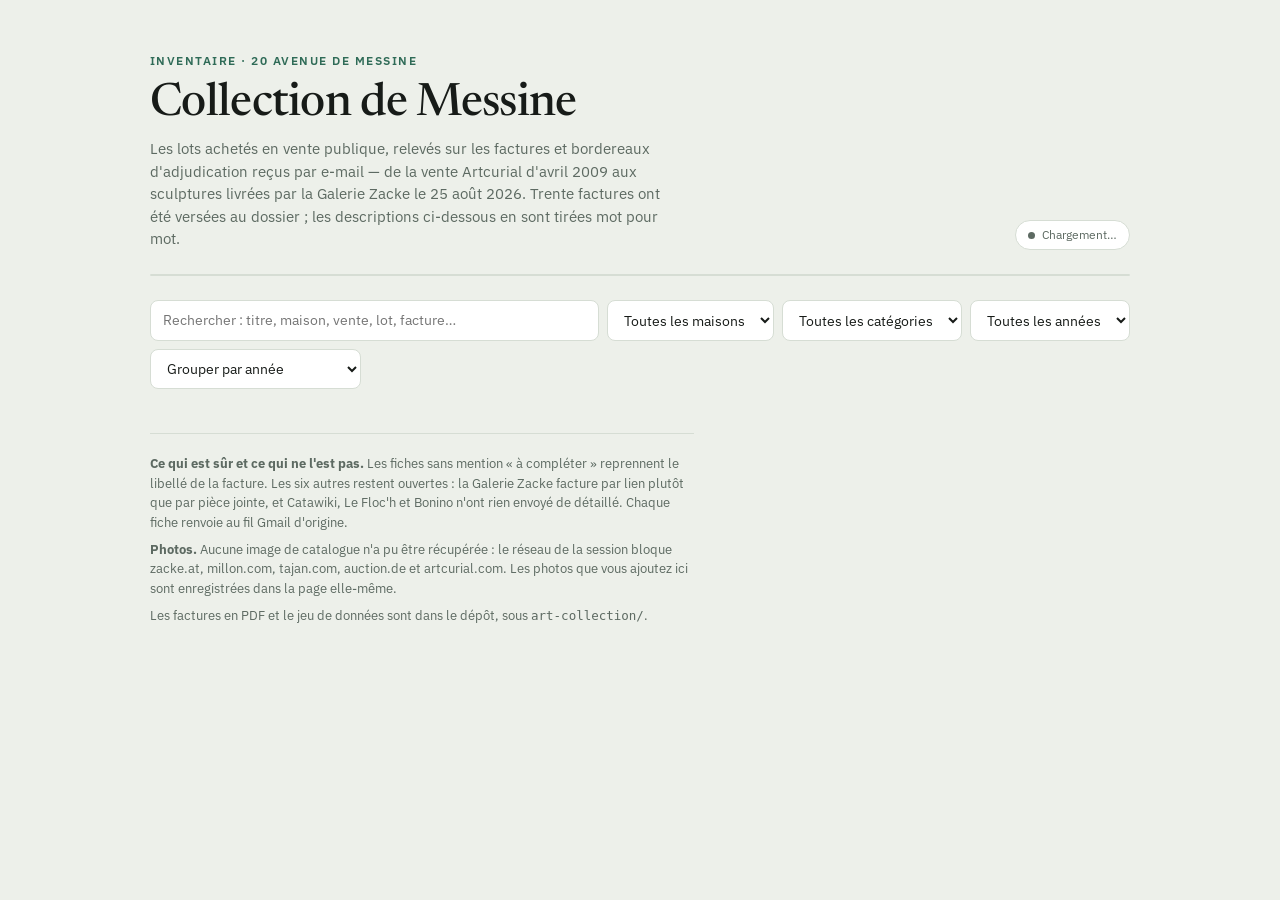
==== art-collection/artifact-template.html @ 8407ac1a "Add art collection inventory, invoices, notices and photos" ====
<title>Collection de Messine</title>
<link rel="preconnect" href="https://fonts.googleapis.com">
<link rel="preconnect" href="https://fonts.gstatic.com" crossorigin>
<link rel="stylesheet" href="https://fonts.googleapis.com/css2?family=Newsreader:ital,opsz,wght@0,6..72,400;0,6..72,500;0,6..72,600;1,6..72,400&family=IBM+Plex+Sans:wght@400;500;600&display=swap">

<style id="css">
:root {
  --ground: #edf0ea;
  --surface: #ffffff;
  --surface-2: #f6f8f3;
  --ink: #171b18;
  --muted: #5d6a62;
  --line: #d6ddd4;
  --accent: #2f6b57;
  --accent-soft: #e2ece6;
  --flag: #8d6417;
  --shadow: 0 1px 2px rgba(23, 27, 24, .06);
}
@media (prefers-color-scheme: dark) {
  :root:not([data-theme="light"]) {
    --ground: #111512;
    --surface: #191e1b;
    --surface-2: #1f2521;
    --ink: #e9eee9;
    --muted: #99a69d;
    --line: #2b332e;
    --accent: #83c1a4;
    --accent-soft: #22302a;
    --flag: #cb9c4f;
    --shadow: 0 1px 2px rgba(0, 0, 0, .4);
  }
}
:root[data-theme="dark"] {
  --ground: #111512;
  --surface: #191e1b;
  --surface-2: #1f2521;
  --ink: #e9eee9;
  --muted: #99a69d;
  --line: #2b332e;
  --accent: #83c1a4;
  --accent-soft: #22302a;
  --flag: #cb9c4f;
  --shadow: 0 1px 2px rgba(0, 0, 0, .4);
}

* { box-sizing: border-box; }

body {
  margin: 0;
  background: var(--ground);
  color: var(--ink);
  font-family: "IBM Plex Sans", "Helvetica Neue", Arial, sans-serif;
  font-size: 15px;
  line-height: 1.55;
  -webkit-font-smoothing: antialiased;
}

.wrap { max-width: 1020px; margin: 0 auto; padding: 0 20px 72px; }

header.masthead {
  padding: 52px 0 24px;
  display: flex;
  flex-wrap: wrap;
  align-items: flex-end;
  justify-content: space-between;
  gap: 20px;
}
h1 {
  font-family: Newsreader, Georgia, "Times New Roman", serif;
  font-weight: 500;
  font-size: clamp(34px, 5vw, 46px);
  line-height: 1.05;
  letter-spacing: -.015em;
  margin: 0;
  text-wrap: balance;
}
.standfirst { margin: 10px 0 0; max-width: 58ch; color: var(--muted); font-size: 14.5px; }
.eyebrow {
  font-size: 11.5px; letter-spacing: .13em; text-transform: uppercase;
  color: var(--accent); margin: 0 0 10px; font-weight: 600;
}

.mode {
  display: inline-flex; align-items: center; gap: 7px;
  font-size: 12px; color: var(--muted);
  border: 1px solid var(--line); border-radius: 999px;
  padding: 5px 12px; background: var(--surface);
}
.dot { width: 7px; height: 7px; border-radius: 50%; background: var(--muted); }
.mode.live .dot { background: var(--accent); }
.mode.local .dot { background: var(--flag); }

.stats {
  display: grid; grid-template-columns: repeat(auto-fit, minmax(150px, 1fr));
  gap: 1px; background: var(--line);
  border: 1px solid var(--line); border-radius: 10px; overflow: hidden;
  margin-bottom: 24px;
}
.stat { background: var(--surface); padding: 14px 16px; }
.stat b {
  display: block; font-family: Newsreader, Georgia, serif;
  font-size: 26px; font-weight: 500; font-variant-numeric: tabular-nums; line-height: 1.15;
}
.stat span { font-size: 12px; color: var(--muted); }

.controls { display: flex; flex-wrap: wrap; gap: 8px; margin-bottom: 18px; }
input[type="search"], select {
  font: inherit; font-size: 13.5px; color: var(--ink);
  background: var(--surface); border: 1px solid var(--line);
  border-radius: 8px; padding: 9px 12px;
}
input[type="search"] { flex: 1 1 240px; min-width: 0; }
input:focus-visible, select:focus-visible, button:focus-visible, textarea:focus-visible {
  outline: 2px solid var(--accent); outline-offset: 2px;
}

.group-head {
  display: flex; align-items: baseline; gap: 12px; margin: 26px 0 8px;
  font-family: Newsreader, Georgia, serif; font-size: 19px;
}
.group-head span { font-family: "IBM Plex Sans", sans-serif; font-size: 12px; color: var(--muted); }
.group-head::after { content: ""; flex: 1; height: 1px; background: var(--line); }

.list { display: flex; flex-direction: column; gap: 8px; }
.item {
  background: var(--surface); border: 1px solid var(--line);
  border-radius: 10px; box-shadow: var(--shadow); overflow: hidden;
}
.row {
  display: grid; grid-template-columns: 62px 1fr auto; gap: 14px; align-items: center;
  width: 100%; padding: 12px 16px; background: none; border: 0;
  font: inherit; color: inherit; text-align: left; cursor: pointer;
}
.row:hover { background: var(--surface-2); }
.thumb {
  width: 62px; height: 50px; border-radius: 6px;
  background: var(--surface-2); border: 1px solid var(--line);
  display: grid; place-items: center; overflow: hidden;
  color: var(--muted); font-size: 9.5px; letter-spacing: .06em; text-transform: uppercase;
}
.thumb img { width: 100%; height: 100%; object-fit: cover; }
.title {
  font-family: Newsreader, Georgia, serif; font-size: 17.5px;
  line-height: 1.25; margin: 0 0 3px; text-wrap: balance;
}
.line { font-size: 12.5px; color: var(--muted); }
.price { font-variant-numeric: tabular-nums; font-size: 15px; white-space: nowrap; text-align: right; }
.price small { display: block; font-size: 11px; color: var(--muted); font-variant-numeric: normal; }
.chips { display: flex; flex-wrap: wrap; gap: 5px; margin-top: 5px; }
.chip { font-size: 11px; padding: 1.5px 8px; border-radius: 999px; border: 1px solid var(--line); color: var(--muted); }
.chip.room { background: var(--accent-soft); border-color: transparent; color: var(--accent); font-weight: 500; }
.chip.todo { border-color: var(--flag); color: var(--flag); }

.detail { border-top: 1px solid var(--line); padding: 18px 16px 20px; background: var(--surface-2); }
.detail dl {
  display: grid; grid-template-columns: 132px 1fr; gap: 5px 16px;
  margin: 0 0 14px; font-size: 13.5px;
}
.detail dt { color: var(--muted); }
.detail dd { margin: 0; }
.detail a { color: var(--accent); text-underline-offset: 3px; }
.big-photo { margin: 0 0 14px; }
.big-photo img { max-width: 320px; width: 100%; border-radius: 8px; border: 1px solid var(--line); display: block; }
.notice {
  font-family: Newsreader, Georgia, serif;
  font-size: 15.5px; line-height: 1.6;
  margin: 0 0 16px; max-width: 68ch;
}
.fields { display: grid; gap: 12px; grid-template-columns: repeat(auto-fit, minmax(230px, 1fr)); margin-top: 16px; }
label { display: block; font-size: 11.5px; letter-spacing: .08em; text-transform: uppercase; color: var(--muted); margin-bottom: 5px; }
.fields input[type="text"], textarea {
  font: inherit; font-size: 14px; width: 100%; padding: 9px 11px;
  color: var(--ink); background: var(--surface); border: 1px solid var(--line); border-radius: 8px;
}
textarea { min-height: 74px; resize: vertical; }
.photo-row { display: flex; align-items: center; gap: 10px; flex-wrap: wrap; margin-top: 12px; }
button.ghost {
  font: inherit; font-size: 13px; padding: 8px 13px;
  border: 1px solid var(--line); border-radius: 8px;
  background: var(--surface); color: var(--ink); cursor: pointer;
}
button.ghost:hover { border-color: var(--accent); color: var(--accent); }
button.ghost[disabled] { opacity: .5; cursor: default; }
.status { font-size: 12px; color: var(--accent); min-height: 17px; margin-top: 8px; }
.status.warn { color: var(--flag); }
input[type="file"] { display: none; }

footer {
  margin-top: 44px; padding-top: 20px; border-top: 1px solid var(--line);
  font-size: 12.5px; color: var(--muted); max-width: 68ch;
}
footer p { margin: 0 0 8px; }
.empty { padding: 34px 4px; color: var(--muted); }
@media (max-width: 620px) {
  .row { grid-template-columns: 46px 1fr; }
  .thumb { width: 46px; height: 40px; }
  .price { grid-column: 2; text-align: left; margin-top: 4px; }
  .detail dl { grid-template-columns: 1fr; gap: 2px 0; }
  .detail dt { margin-top: 8px; }
}
</style>

<div class="wrap" id="shell">
  <header class="masthead">
    <div>
      <p class="eyebrow">Inventaire · 20 avenue de Messine</p>
      <h1>Collection de Messine</h1>
      <p class="standfirst">
        Les lots achetés en vente publique, relevés sur les factures et bordereaux d'adjudication
        reçus par e-mail — de la vente Artcurial d'avril 2009 aux sculptures livrées par la
        Galerie Zacke le 25 août 2026. Trente factures ont été versées au dossier ; les
        descriptions ci-dessous en sont tirées mot pour mot.
      </p>
    </div>
    <span class="mode" id="mode"><span class="dot"></span><span id="modeText">Chargement…</span></span>
  </header>

  <div class="stats" id="stats"></div>

  <div class="controls">
    <input type="search" id="q" placeholder="Rechercher : titre, maison, vente, lot, facture…" autocomplete="off">
    <select id="house"><option value="">Toutes les maisons</option></select>
    <select id="category"><option value="">Toutes les catégories</option></select>
    <select id="year"><option value="">Toutes les années</option></select>
    <select id="groupBy">
      <option value="year">Grouper par année</option>
      <option value="room">Grouper par emplacement</option>
      <option value="house">Grouper par maison</option>
    </select>
    <button class="ghost" id="export" type="button" hidden>Exporter l'inventaire</button>
  </div>

  <div id="list"></div>
  <p class="empty" id="empty" hidden>Aucune pièce ne correspond à cette recherche.</p>

  <footer>
    <p><strong>Ce qui est sûr et ce qui ne l'est pas.</strong> Les fiches sans mention « à compléter »
    reprennent le libellé de la facture. Les six autres restent ouvertes : la Galerie Zacke facture
    par lien plutôt que par pièce jointe, et Catawiki, Le Floc'h et Bonino n'ont rien envoyé de
    détaillé. Chaque fiche renvoie au fil Gmail d'origine.</p>
    <p><strong>Photos.</strong> Aucune image de catalogue n'a pu être récupérée : le réseau de la
    session bloque zacke.at, millon.com, tajan.com, auction.de et artcurial.com. Les photos que vous
    ajoutez ici sont enregistrées dans la page elle-même.</p>
    <p>Les factures en PDF et le jeu de données sont dans le dépôt, sous <code>art-collection/</code>.</p>
  </footer>
</div>

<script id="state" type="application/json">__STATE__</script>

<script id="app">
(function () {
  "use strict";

  var STATE = JSON.parse(document.getElementById("state").textContent);
  var ITEMS = STATE.items;
  var LOCAL_KEY = "messine-collection-local-v1";
  var MAX_DOC = 12000000; // marge sous la limite de 16 Mo d'une page publiée

  var api = null;          // capacité "artifact" si la page peut se republier
  var canPublish = false;
  var localOnly = {};      // repli navigateur
  var openId = null;
  var pending = null;
  var statusNode = null;

  try { localOnly = JSON.parse(localStorage.getItem(LOCAL_KEY)) || {}; } catch (e) { localOnly = {}; }

  function el(tag, cls, text) {
    var n = document.createElement(tag);
    if (cls) n.className = cls;
    if (text != null) n.textContent = text;
    return n;
  }
  function stripTags(s) { return String(s).replace(/<[^>]+>/g, ""); }
  function yearOf(i) { return (i.saleDate || "").slice(0, 4); }
  function view(i) {
    var o = localOnly[i.id] || {};
    return {
      location: canPublish ? (i.location || "") : (o.location != null ? o.location : (i.location || "")),
      notes: canPublish ? (i.notes || "") : (o.notes != null ? o.notes : (i.notes || "")),
      photo: canPublish ? (i.photo || "") : (o.photo || i.photo || "")
    };
  }
  function money(i) {
    if (i.price == null) return { main: "—", sub: "" };
    var sym = i.currency === "GBP" ? " £" : " €";
    return { main: i.price.toLocaleString("fr-FR") + sym, sub: i.lot ? "lot " + i.lot : "" };
  }
  function frDate(d) {
    if (!d) return "—";
    var p = d.split("-");
    return p[2] + "/" + p[1] + "/" + p[0];
  }

  // ---- persistance ---------------------------------------------------------

  function buildDoc(state) {
    var css = document.getElementById("css").textContent;
    var app = document.getElementById("app").textContent;
    var shell = SHELL_HTML;
    var json = JSON.stringify(state).replace(/</g, "\\u003c");
    return "<!doctype html>\n<html lang=\"fr\">\n<head>\n<meta charset=\"utf-8\">\n" +
      "<meta name=\"viewport\" content=\"width=device-width, initial-scale=1\">\n" +
      "<title>Collection de Messine</title>\n" +
      "<link rel=\"preconnect\" href=\"https://fonts.googleapis.com\">\n" +
      "<link rel=\"preconnect\" href=\"https://fonts.gstatic.com\" crossorigin>\n" +
      "<link rel=\"stylesheet\" href=\"https://fonts.googleapis.com/css2?family=Newsreader:ital,opsz,wght@0,6..72,400;0,6..72,500;0,6..72,600;1,6..72,400&family=IBM+Plex+Sans:wght@400;500;600&display=swap\">\n" +
      "<style id=\"css\">" + css + "</style>\n</head>\n<body>\n" + shell +
      "\n<script id=\"state\" type=\"application/json\">" + json + "<\/script>\n" +
      "<script id=\"app\">" + app + "<\/script>\n</body>\n</html>";
  }

  function saveLocal(id, patch) {
    localOnly[id] = Object.assign({}, localOnly[id] || {}, patch);
    try {
      localStorage.setItem(LOCAL_KEY, JSON.stringify(localOnly));
      setStatus("Enregistré sur cet appareil uniquement", true);
    } catch (e) {
      setStatus("Stockage plein : la photo n'a pas pu être conservée", true);
    }
  }

  function schedulePublish() {
    if (!canPublish) return;
    if (pending) clearTimeout(pending);
    setStatus("Enregistrement…");
    pending = setTimeout(publishNow, 900);
  }

  function publishNow() {
    pending = null;
    STATE.updated = new Date().toISOString();
    var html;
    try { html = buildDoc(STATE); } catch (e) { setStatus("Impossible de préparer l'enregistrement", true); return; }
    if (html.length > MAX_DOC) {
      setStatus("Page trop lourde : retirez une photo avant d'enregistrer", true);
      return;
    }
    api.publish(html).then(function () {
      setStatus("Enregistré pour tous vos appareils");
    }, function (err) {
      var code = err && err.code;
      if (code === "conflict") {
        setStatus("Une autre fenêtre a enregistré avant : la page va se recharger", true);
      } else if (code === "not_writer" || code === "not_granted") {
        canPublish = false;
        setMode();
        setStatus("Lecture seule : vos ajouts restent sur cet appareil", true);
      } else {
        setStatus("Échec de l'enregistrement — réessayez", true);
      }
    });
  }

  function setStatus(text, warn) {
    if (!statusNode) return;
    statusNode.textContent = text;
    statusNode.className = "status" + (warn ? " warn" : "");
  }
  function setMode() {
    var box = document.getElementById("mode");
    var txt = document.getElementById("modeText");
    if (canPublish) {
      box.className = "mode live";
      txt.textContent = "Enregistrement dans la page";
    } else {
      box.className = "mode local";
      txt.textContent = "Enregistrement local à ce navigateur";
    }
  }

  function commit(id, patch) {
    if (canPublish) {
      for (var k = 0; k < ITEMS.length; k++) {
        if (ITEMS[k].id === id) { Object.assign(ITEMS[k], patch); break; }
      }
      schedulePublish();
    } else {
      saveLocal(id, patch);
    }
    render();
  }

  // ---- rendu ---------------------------------------------------------------

  function fillSelect(id, values) {
    var sel = document.getElementById(id);
    values.filter(Boolean).sort().forEach(function (v) {
      var o = el("option", null, v);
      o.value = v;
      sel.appendChild(o);
    });
  }
  function unique(fn) {
    var seen = {}, out = [];
    ITEMS.forEach(function (i) {
      var v = fn(i);
      if (v && !seen[v]) { seen[v] = 1; out.push(v); }
    });
    return out;
  }

  function renderStats() {
    var spent = 0, rooms = {}, nRooms = 0, todo = 0, photos = 0;
    ITEMS.forEach(function (i) {
      if (i.price != null && i.currency === "EUR") spent += i.price;
      var v = view(i);
      if (v.location && !rooms[v.location]) { rooms[v.location] = 1; nRooms++; }
      if (i.confidence === "a_verifier") todo++;
      if (v.photo) photos++;
    });
    var box = document.getElementById("stats");
    box.innerHTML = "";
    [[ITEMS.length, "entrées au bordereau"],
     [unique(function (i) { return i.house; }).length, "maisons de vente"],
     [spent.toLocaleString("fr-FR") + " €", "montants relevés (hors lots sans prix)"],
     [photos, photos > 1 ? "photos ajoutées" : "photo ajoutée"],
     [todo, "fiches à compléter"]
    ].forEach(function (pair) {
      var s = el("div", "stat");
      s.appendChild(el("b", null, String(pair[0])));
      s.appendChild(el("span", null, pair[1]));
      box.appendChild(s);
    });
  }

  function render() {
    renderStats();
    var q = document.getElementById("q").value.trim().toLowerCase();
    var house = document.getElementById("house").value;
    var category = document.getElementById("category").value;
    var year = document.getElementById("year").value;
    var groupBy = document.getElementById("groupBy").value;

    var rows = ITEMS.filter(function (i) {
      var v = view(i);
      if (house && i.house !== house) return false;
      if (category && i.category !== category) return false;
      if (year && yearOf(i) !== year) return false;
      if (!q) return true;
      var hay = [stripTags(i.title), i.house, i.sale, i.lot, i.origin, i.invoiceRef, v.location, v.notes]
        .filter(Boolean).join(" ").toLowerCase();
      return hay.indexOf(q) !== -1;
    }).sort(function (a, b) { return (b.saleDate || "").localeCompare(a.saleDate || ""); });

    var groups = {}, order = [];
    rows.forEach(function (i) {
      var key = groupBy === "year" ? yearOf(i)
        : groupBy === "house" ? i.house
        : (view(i).location || "Sans emplacement");
      if (!groups[key]) { groups[key] = []; order.push(key); }
      groups[key].push(i);
    });
    if (groupBy === "year") order.sort().reverse();
    else order.sort(function (a, b) {
      if (a === "Sans emplacement") return 1;
      if (b === "Sans emplacement") return -1;
      return a.localeCompare(b);
    });

    var list = document.getElementById("list");
    list.innerHTML = "";
    order.forEach(function (k) {
      var head = el("h2", "group-head", k);
      head.appendChild(el("span", null, groups[k].length + " pièce" + (groups[k].length > 1 ? "s" : "")));
      list.appendChild(head);
      var box = el("div", "list");
      groups[k].forEach(function (i) { box.appendChild(itemNode(i)); });
      list.appendChild(box);
    });
    document.getElementById("empty").hidden = rows.length > 0;
  }

  function itemNode(i) {
    var v = view(i);
    var wrap = el("article", "item");
    var row = el("button", "row");
    row.type = "button";
    row.setAttribute("aria-expanded", openId === i.id ? "true" : "false");

    var thumb = el("div", "thumb");
    if (v.photo) {
      var img = document.createElement("img");
      img.src = v.photo;
      img.alt = stripTags(i.title);
      thumb.appendChild(img);
    } else {
      thumb.textContent = "photo";
    }

    var mid = el("div");
    var h = el("h3", "title");
    h.innerHTML = i.title;
    mid.appendChild(h);
    mid.appendChild(el("p", "line", i.house + " · " + i.city + " · " + frDate(i.saleDate)));
    var chips = el("div", "chips");
    chips.appendChild(el("span", "chip", i.category));
    if (v.location) chips.appendChild(el("span", "chip room", v.location));
    if (i.confidence === "a_verifier") chips.appendChild(el("span", "chip todo", "à compléter"));
    mid.appendChild(chips);

    var m = money(i);
    var price = el("div", "price", m.main);
    if (m.sub) price.appendChild(el("small", null, m.sub));

    row.appendChild(thumb);
    row.appendChild(mid);
    row.appendChild(price);
    row.addEventListener("click", function () {
      openId = openId === i.id ? null : i.id;
      render();
    });
    wrap.appendChild(row);
    if (openId === i.id) wrap.appendChild(detailNode(i));
    return wrap;
  }

  function detailNode(i) {
    var v = view(i);
    var d = el("div", "detail");

    if (v.photo) {
      var box = el("div", "big-photo");
      var img = document.createElement("img");
      img.src = v.photo;
      img.alt = stripTags(i.title);
      box.appendChild(img);
      d.appendChild(box);
    }

    if (i.notice) {
      var notice = el("p", "notice", i.notice);
      d.appendChild(notice);
    }

    var dl = document.createElement("dl");
    [["Vente", i.sale], ["Date", frDate(i.saleDate)], ["Lot", i.lot],
     ["Prix", money(i).main], ["Détail du prix", i.priceNote], ["Facture", i.invoiceRef],
     ["Note de facture", i.invoiceNote],
     ["Description", i.origin && i.origin !== "—" ? i.origin : null],
     ["Livraison", i.delivery],
     ["Facture PDF", i.invoiceFile ? i.invoiceFile + " (dépôt : art-collection/invoices/)" : null],
     ["À faire", i.todo]
    ].forEach(function (pair) {
      if (!pair[1] || pair[1] === "—") return;
      dl.appendChild(el("dt", null, pair[0]));
      dl.appendChild(el("dd", null, pair[1]));
    });
    d.appendChild(dl);

    var links = el("div");
    links.style.display = "grid";
    links.style.gap = "3px";
    function link(href, text) {
      var a = el("a", null, text);
      a.href = href;
      a.target = "_blank";
      a.rel = "noopener";
      links.appendChild(a);
    }
    if (i.lotUrl) link(i.lotUrl, "Voir la fiche du lot chez la maison de vente →");
    if (i.thread) link("https://mail.google.com/mail/u/0/#all/" + i.thread, "Ouvrir le fil Gmail →");
    d.appendChild(links);

    var fields = el("div", "fields");
    var locWrap = el("div");
    var locLabel = el("label", null, "Emplacement dans l'appartement");
    locLabel.setAttribute("for", "loc-" + i.id);
    var loc = document.createElement("input");
    loc.type = "text";
    loc.id = "loc-" + i.id;
    loc.value = v.location;
    loc.placeholder = "Salon, mur de la cheminée";
    locWrap.appendChild(locLabel);
    locWrap.appendChild(loc);

    var noteWrap = el("div");
    var noteLabel = el("label", null, "Notes");
    noteLabel.setAttribute("for", "note-" + i.id);
    var note = document.createElement("textarea");
    note.id = "note-" + i.id;
    note.value = v.notes;
    noteWrap.appendChild(noteLabel);
    noteWrap.appendChild(note);

    fields.appendChild(locWrap);
    fields.appendChild(noteWrap);
    d.appendChild(fields);

    loc.addEventListener("change", function () { commit(i.id, { location: loc.value.trim() }); });
    note.addEventListener("change", function () { commit(i.id, { notes: note.value.trim() }); });

    var photoRow = el("div", "photo-row");
    var file = document.createElement("input");
    file.type = "file";
    file.accept = "image/*";
    var pick = el("button", "ghost", v.photo ? "Remplacer la photo" : "Ajouter une photo");
    pick.type = "button";
    pick.addEventListener("click", function () { file.click(); });
    file.addEventListener("change", function () {
      var f = file.files && file.files[0];
      if (!f) return;
      setStatus("Préparation de la photo…");
      shrink(f, function (dataUrl) { commit(i.id, { photo: dataUrl }); });
    });
    photoRow.appendChild(pick);
    photoRow.appendChild(file);
    if (v.photo) {
      var drop = el("button", "ghost", "Retirer la photo");
      drop.type = "button";
      drop.addEventListener("click", function () { commit(i.id, { photo: "" }); });
      photoRow.appendChild(drop);
    }
    d.appendChild(photoRow);

    statusNode = el("p", "status");
    d.appendChild(statusNode);
    return d;
  }

  function shrink(file, done) {
    var reader = new FileReader();
    reader.onload = function () {
      var img = new Image();
      img.onload = function () {
        var max = 1000;
        var scale = Math.min(1, max / Math.max(img.width, img.height));
        var c = document.createElement("canvas");
        c.width = Math.round(img.width * scale);
        c.height = Math.round(img.height * scale);
        c.getContext("2d").drawImage(img, 0, 0, c.width, c.height);
        done(c.toDataURL("image/jpeg", 0.7));
      };
      img.onerror = function () { done(reader.result); };
      img.src = reader.result;
    };
    reader.readAsDataURL(file);
  }

  function exportInventory(downloads) {
    var rows = ITEMS.map(function (i) {
      var v = view(i);
      return {
        id: i.id, titre: stripTags(i.title), maison: i.house, vente: i.sale, date: i.saleDate,
        lot: i.lot || "", prix: i.price, devise: i.currency, facture: i.invoiceRef || "",
        emplacement: v.location, notes: v.notes
      };
    });
    downloads.save({
      filename: "collection-messine.json",
      data: JSON.stringify(rows, null, 2)
    }).catch(function () { /* le visiteur peut refuser */ });
  }

  // ---- démarrage -----------------------------------------------------------

  var SHELL_HTML = document.getElementById("shell").outerHTML;

  fillSelect("house", unique(function (i) { return i.house; }));
  fillSelect("category", unique(function (i) { return i.category; }));
  fillSelect("year", unique(yearOf).sort().reverse());
  ["q", "house", "category", "year", "groupBy"].forEach(function (id) {
    document.getElementById(id).addEventListener("input", render);
  });
  setMode();
  render();

  if (window.claude && typeof window.claude.use === "function") {
    window.claude.use("artifact").then(function (ns) {
      if (!ns) return;
      api = ns;
      canPublish = true;
      // Ce qui avait été saisi hors ligne rejoint la fiche, sans republier :
      // l'enregistrement partira au prochain geste du visiteur.
      ITEMS.forEach(function (i) {
        var o = localOnly[i.id];
        if (!o) return;
        if (o.location && !i.location) i.location = o.location;
        if (o.notes && !i.notes) i.notes = o.notes;
        if (o.photo && !i.photo) i.photo = o.photo;
      });
      setMode();
      render();
    }, function () {});
    window.claude.use("downloads").then(function (ns) {
      if (!ns) return;
      var b = document.getElementById("export");
      b.hidden = false;
      b.addEventListener("click", function () { exportInventory(ns); });
    }, function () {});
  }
})();
</script>
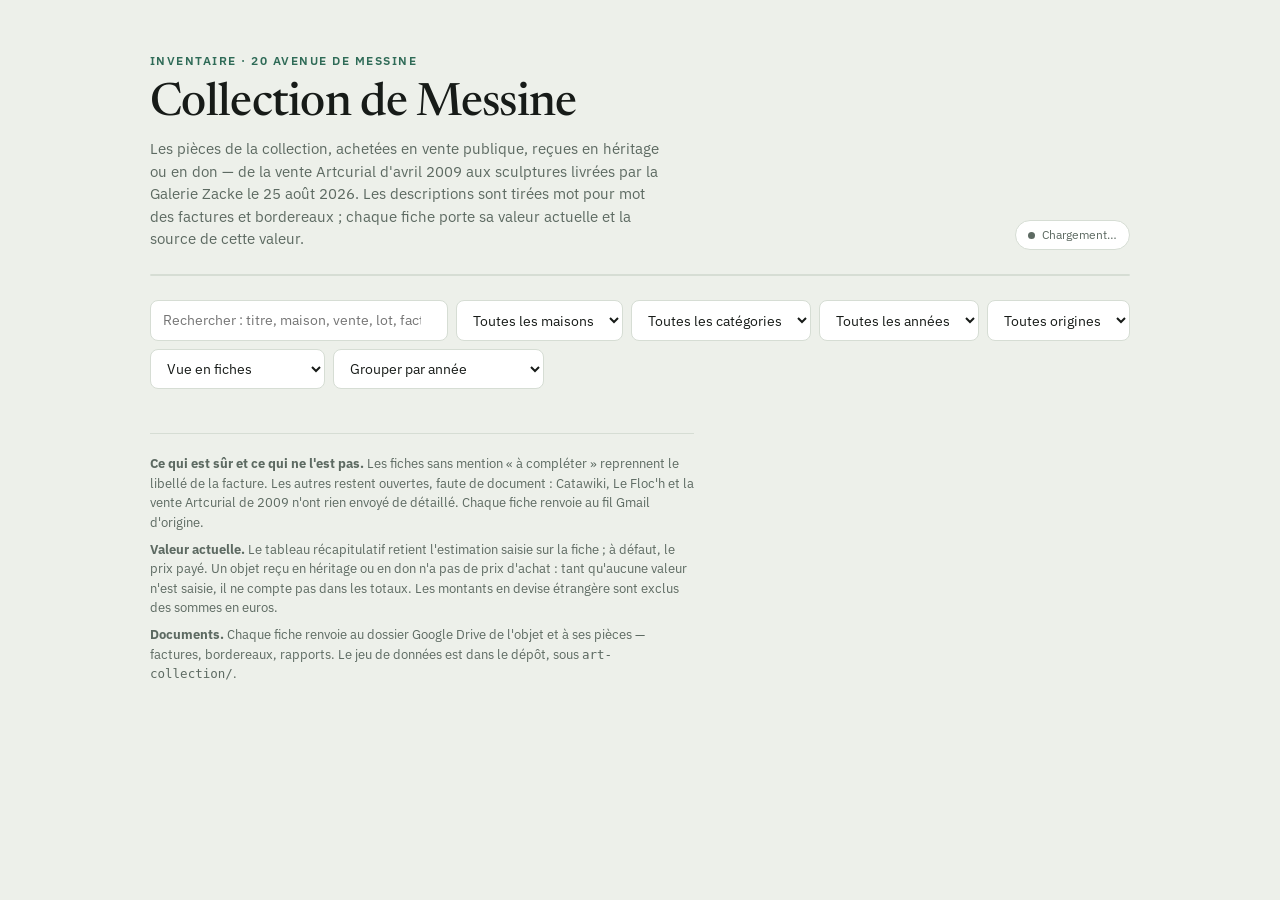
==== commit 116d02ee: "Valeur actuelle, source de la valeur et mode d'acquisition Chaque fiche gagne trois champs saisissab" ====
--- a/art-collection/artifact-template.html
+++ b/art-collection/artifact-template.html
@@ -165,7 +165,19 @@
   font-family: Newsreader, Georgia, serif;
   font-size: 15.5px; line-height: 1.6;
   margin: 0 0 16px; max-width: 68ch;
-}
+  white-space: pre-line;
+}
+.annexe { margin: 18px 0 4px; }
+.annexe h4 {
+  font-family: Newsreader, Georgia, serif; font-weight: 500;
+  font-size: 15px; margin: 0 0 8px;
+}
+.annexe .pages { display: flex; gap: 10px; overflow-x: auto; padding-bottom: 6px; }
+.annexe .pages img {
+  height: 260px; border: 1px solid var(--line); border-radius: 6px;
+  background: #fff; cursor: zoom-in; flex: 0 0 auto;
+}
+.annexe .pages img.zoom { height: auto; max-width: 100%; cursor: zoom-out; }
 .fields { display: grid; gap: 12px; grid-template-columns: repeat(auto-fit, minmax(230px, 1fr)); margin-top: 16px; }
 label { display: block; font-size: 11.5px; letter-spacing: .08em; text-transform: uppercase; color: var(--muted); margin-bottom: 5px; }
 .fields input[type="text"], textarea {
@@ -198,7 +210,39 @@
   .detail dl { grid-template-columns: 1fr; gap: 2px 0; }
   .detail dt { margin-top: 8px; }
 }
-</style>
+
+    .chip.acq { border-style: dashed; }
+    .chip.acq-heritage { border-color: #8a6d3b; color: #8a6d3b; }
+    .chip.acq-don { border-color: #4a7c59; color: #4a7c59; }
+    .price small.estim { display: block; opacity: .75; font-style: italic; }
+    .fields.valuation { grid-template-columns: repeat(3, 1fr); }
+    .hint { margin: 6px 0 0; font-size: 12px; opacity: .65; }
+    .table-wrap { overflow-x: auto; margin-top: 8px; }
+    table.recap { width: 100%; border-collapse: collapse; font-size: 13px; min-width: 940px; }
+    table.recap td:first-child { min-width: 260px; }
+    table.recap td:nth-child(3) { min-width: 150px; }
+    table.recap th, table.recap td { padding: 7px 10px; text-align: left;
+      border-bottom: 1px solid var(--line); vertical-align: top; }
+    table.recap th { font-size: 11px; letter-spacing: .05em; text-transform: uppercase;
+      opacity: .7; font-weight: 600; white-space: nowrap; }
+    table.recap td.num, table.recap th.num { text-align: right; white-space: nowrap;
+      font-variant-numeric: tabular-nums; }
+    table.recap td.estim { font-weight: 600; }
+    table.recap td.src { font-size: 12px; opacity: .75; }
+    table.recap tfoot td { border-top: 2px solid var(--ink); border-bottom: none;
+      font-weight: 600; padding-top: 10px; }
+    .linklike { background: none; border: 0; padding: 0; font: inherit; color: inherit;
+      text-align: left; text-decoration: underline; text-underline-offset: 2px; cursor: pointer; }
+    @media (max-width: 720px) { .fields.valuation { grid-template-columns: 1fr; } }
+    .docs-block { margin-top: 14px; }
+    .docs-block h4 { margin: 0 0 6px; font-size: 13px; letter-spacing: .04em; text-transform: uppercase; opacity: .7; }
+    .docs { display: flex; flex-wrap: wrap; gap: 6px; }
+    .doc { display: inline-block; padding: 5px 10px; border: 1px solid var(--line); border-radius: 999px;
+           font-size: 13px; text-decoration: none; max-width: 100%; overflow: hidden;
+           text-overflow: ellipsis; white-space: nowrap; }
+    .doc:hover { border-color: var(--ink); }
+    .doc.primary { border-color: var(--ink); font-weight: 600; }
+  </style>
 
 <div class="wrap" id="shell">
   <header class="masthead">
@@ -206,10 +250,10 @@
       <p class="eyebrow">Inventaire · 20 avenue de Messine</p>
       <h1>Collection de Messine</h1>
       <p class="standfirst">
-        Les lots achetés en vente publique, relevés sur les factures et bordereaux d'adjudication
-        reçus par e-mail — de la vente Artcurial d'avril 2009 aux sculptures livrées par la
-        Galerie Zacke le 25 août 2026. Trente factures ont été versées au dossier ; les
-        descriptions ci-dessous en sont tirées mot pour mot.
+        Les pièces de la collection, achetées en vente publique, reçues en héritage ou en don —
+        de la vente Artcurial d'avril 2009 aux sculptures livrées par la Galerie Zacke le
+        25 août 2026. Les descriptions sont tirées mot pour mot des factures et bordereaux ;
+        chaque fiche porte sa valeur actuelle et la source de cette valeur.
       </p>
     </div>
     <span class="mode" id="mode"><span class="dot"></span><span id="modeText">Chargement…</span></span>
@@ -222,6 +266,16 @@
     <select id="house"><option value="">Toutes les maisons</option></select>
     <select id="category"><option value="">Toutes les catégories</option></select>
     <select id="year"><option value="">Toutes les années</option></select>
+    <select id="acq">
+      <option value="">Toutes origines</option>
+      <option value="achat">Achat</option>
+      <option value="heritage">Héritage</option>
+      <option value="don">Don</option>
+    </select>
+    <select id="viewMode">
+      <option value="cards">Vue en fiches</option>
+      <option value="table">Tableau récapitulatif</option>
+    </select>
     <select id="groupBy">
       <option value="year">Grouper par année</option>
       <option value="room">Grouper par emplacement</option>
@@ -234,14 +288,17 @@
   <p class="empty" id="empty" hidden>Aucune pièce ne correspond à cette recherche.</p>
 
   <footer>
-    <p><strong>Ce qui est sûr et ce qui ne l'est pas.</strong> Les fiches sans mention « à compléter »
-    reprennent le libellé de la facture. Les six autres restent ouvertes : la Galerie Zacke facture
-    par lien plutôt que par pièce jointe, et Catawiki, Le Floc'h et Bonino n'ont rien envoyé de
-    détaillé. Chaque fiche renvoie au fil Gmail d'origine.</p>
-    <p><strong>Photos.</strong> Aucune image de catalogue n'a pu être récupérée : le réseau de la
-    session bloque zacke.at, millon.com, tajan.com, auction.de et artcurial.com. Les photos que vous
-    ajoutez ici sont enregistrées dans la page elle-même.</p>
-    <p>Les factures en PDF et le jeu de données sont dans le dépôt, sous <code>art-collection/</code>.</p>
+    <p><strong>Ce qui est sûr et ce qui ne l'est pas.</strong> Les fiches sans mention
+    « à compléter » reprennent le libellé de la facture. Les autres restent ouvertes, faute de
+    document : Catawiki, Le Floc'h et la vente Artcurial de 2009 n'ont rien envoyé de détaillé.
+    Chaque fiche renvoie au fil Gmail d'origine.</p>
+    <p><strong>Valeur actuelle.</strong> Le tableau récapitulatif retient l'estimation saisie sur
+    la fiche ; à défaut, le prix payé. Un objet reçu en héritage ou en don n'a pas de prix
+    d'achat : tant qu'aucune valeur n'est saisie, il ne compte pas dans les totaux. Les montants
+    en devise étrangère sont exclus des sommes en euros.</p>
+    <p><strong>Documents.</strong> Chaque fiche renvoie au dossier Google Drive de l'objet et à
+    ses pièces — factures, bordereaux, rapports. Le jeu de données est dans le dépôt, sous
+    <code>art-collection/</code>.</p>
   </footer>
 </div>
 
@@ -278,8 +335,32 @@
     return {
       location: canPublish ? (i.location || "") : (o.location != null ? o.location : (i.location || "")),
       notes: canPublish ? (i.notes || "") : (o.notes != null ? o.notes : (i.notes || "")),
-      photo: canPublish ? (i.photo || "") : (o.photo || i.photo || "")
+      photo: canPublish ? (i.photo || "") : (o.photo || i.photo || ""),
+      value: canPublish ? (i.value != null ? i.value : "") : (o.value != null ? o.value : (i.value != null ? i.value : "")),
+      valueSource: canPublish ? (i.valueSource || "") : (o.valueSource != null ? o.valueSource : (i.valueSource || "")),
+      valueDate: canPublish ? (i.valueDate || "") : (o.valueDate != null ? o.valueDate : (i.valueDate || ""))
     };
+  }
+
+  var ACQ = { achat: "Achat", heritage: "Héritage", don: "Don" };
+  function acqOf(i) { return i.acquisition || "achat"; }
+
+  // Valeur retenue : l'estimation saisie si elle existe, sinon le prix payé.
+  function currentValue(i, v) {
+    var raw = v.value;
+    if (raw !== "" && raw != null && !isNaN(Number(raw))) {
+      return { amount: Number(raw), currency: "EUR", basis: "estimation",
+               source: v.valueSource || "", date: v.valueDate || "" };
+    }
+    if (i.price != null) {
+      return { amount: i.price, currency: i.currency || "EUR", basis: "achat",
+               source: "prix d'adjudication", date: i.saleDate || "" };
+    }
+    return { amount: null, currency: null, basis: null, source: "", date: "" };
+  }
+  function fmtMoney(amount, currency) {
+    if (amount == null) return "—";
+    return amount.toLocaleString("fr-FR") + (currency === "GBP" ? " £" : " €");
   }
   function money(i) {
     if (i.price == null) return { main: "—", sub: "" };
@@ -401,20 +482,24 @@
   }
 
   function renderStats() {
-    var spent = 0, rooms = {}, nRooms = 0, todo = 0, photos = 0;
+    var spent = 0, valeur = 0, estimes = 0, rooms = {}, nRooms = 0, todo = 0, photos = 0;
     ITEMS.forEach(function (i) {
       if (i.price != null && i.currency === "EUR") spent += i.price;
       var v = view(i);
+      var cur = currentValue(i, v);
+      if (cur.amount != null && (cur.currency || "EUR") === "EUR") valeur += cur.amount;
+      if (cur.basis === "estimation") estimes++;
       if (v.location && !rooms[v.location]) { rooms[v.location] = 1; nRooms++; }
       if (i.confidence === "a_verifier") todo++;
       if (v.photo) photos++;
     });
     var box = document.getElementById("stats");
     box.innerHTML = "";
-    [[ITEMS.length, "entrées au bordereau"],
-     [unique(function (i) { return i.house; }).length, "maisons de vente"],
-     [spent.toLocaleString("fr-FR") + " €", "montants relevés (hors lots sans prix)"],
-     [photos, photos > 1 ? "photos ajoutées" : "photo ajoutée"],
+    [[ITEMS.length, "objets à l'inventaire"],
+     [spent.toLocaleString("fr-FR") + " €", "prix d'acquisition relevés"],
+     [valeur.toLocaleString("fr-FR") + " €", "valeur actuelle retenue"],
+     [estimes, estimes > 1 ? "valeurs estimées saisies" : "valeur estimée saisie"],
+     [photos, photos > 1 ? "photos" : "photo"],
      [todo, "fiches à compléter"]
     ].forEach(function (pair) {
       var s = el("div", "stat");
@@ -430,6 +515,8 @@
     var house = document.getElementById("house").value;
     var category = document.getElementById("category").value;
     var year = document.getElementById("year").value;
+    var acq = document.getElementById("acq").value;
+    var viewMode = document.getElementById("viewMode").value;
     var groupBy = document.getElementById("groupBy").value;
 
     var rows = ITEMS.filter(function (i) {
@@ -437,11 +524,19 @@
       if (house && i.house !== house) return false;
       if (category && i.category !== category) return false;
       if (year && yearOf(i) !== year) return false;
+      if (acq && acqOf(i) !== acq) return false;
       if (!q) return true;
-      var hay = [stripTags(i.title), i.house, i.sale, i.lot, i.origin, i.invoiceRef, v.location, v.notes]
+      var hay = [stripTags(i.title), i.house, i.sale, i.lot, i.origin, i.invoiceRef,
+                 v.location, v.notes, v.valueSource, ACQ[acqOf(i)]]
         .filter(Boolean).join(" ").toLowerCase();
       return hay.indexOf(q) !== -1;
     }).sort(function (a, b) { return (b.saleDate || "").localeCompare(a.saleDate || ""); });
+
+    if (viewMode === "table") {
+      renderTable(rows);
+      document.getElementById("empty").hidden = rows.length > 0;
+      return;
+    }
 
     var groups = {}, order = [];
     rows.forEach(function (i) {
@@ -471,12 +566,94 @@
     document.getElementById("empty").hidden = rows.length > 0;
   }
 
+  function renderTable(rows) {
+    var list = document.getElementById("list");
+    list.innerHTML = "";
+    var wrap = el("div", "table-wrap");
+    var t = document.createElement("table");
+    t.className = "recap";
+
+    var head = document.createElement("thead");
+    var hr = document.createElement("tr");
+    ["Objet", "Origine", "Maison / provenance", "Date", "Prix d'achat",
+     "Valeur actuelle", "Source de la valeur", "Emplacement"].forEach(function (h, k) {
+      var th = el("th", k >= 4 && k <= 5 ? "num" : null, h);
+      hr.appendChild(th);
+    });
+    head.appendChild(hr);
+    t.appendChild(head);
+
+    var body = document.createElement("tbody");
+    var totalAchat = 0, totalValeur = 0, horsEuro = 0;
+    rows.forEach(function (i) {
+      var v = view(i);
+      var cur = currentValue(i, v);
+      var tr = document.createElement("tr");
+
+      var tdTitle = document.createElement("td");
+      var a = el("button", "linklike");
+      a.type = "button";
+      a.innerHTML = i.title;
+      a.addEventListener("click", function () {
+        document.getElementById("viewMode").value = "cards";
+        openId = i.id;
+        render();
+        var node = document.querySelector('[data-id="' + i.id + '"]');
+        if (node) node.scrollIntoView({ block: "center" });
+      });
+      tdTitle.appendChild(a);
+      tr.appendChild(tdTitle);
+
+      var acq = acqOf(i);
+      var tdAcq = document.createElement("td");
+      tdAcq.appendChild(el("span", "chip acq acq-" + acq, ACQ[acq]));
+      tr.appendChild(tdAcq);
+
+      tr.appendChild(el("td", null, i.house + (i.city ? " · " + i.city : "")));
+      tr.appendChild(el("td", null, frDate(i.saleDate)));
+      tr.appendChild(el("td", "num", i.price != null ? fmtMoney(i.price, i.currency) : "—"));
+
+      var tdVal = el("td", "num" + (cur.basis === "estimation" ? " estim" : ""),
+                     fmtMoney(cur.amount, cur.currency));
+      tr.appendChild(tdVal);
+      tr.appendChild(el("td", "src", cur.basis === "estimation"
+        ? (cur.source || "source non renseignée") + (cur.date ? " · " + cur.date : "")
+        : (cur.basis ? "prix d'adjudication" : "à estimer")));
+      tr.appendChild(el("td", null, v.location || "—"));
+
+      if (i.price != null && (i.currency || "EUR") === "EUR") totalAchat += i.price;
+      if (cur.amount != null) {
+        if ((cur.currency || "EUR") === "EUR") totalValeur += cur.amount;
+        else horsEuro++;
+      }
+      body.appendChild(tr);
+    });
+    t.appendChild(body);
+
+    var foot = document.createElement("tfoot");
+    var fr = document.createElement("tr");
+    fr.appendChild(el("td", null, rows.length + " objet" + (rows.length > 1 ? "s" : "")));
+    fr.appendChild(el("td", null, ""));
+    fr.appendChild(el("td", null, ""));
+    fr.appendChild(el("td", null, "Totaux en euros"));
+    fr.appendChild(el("td", "num", fmtMoney(totalAchat, "EUR")));
+    fr.appendChild(el("td", "num", fmtMoney(totalValeur, "EUR")));
+    fr.appendChild(el("td", "src", horsEuro ? horsEuro + " objet(s) en devise étrangère exclus" : ""));
+    fr.appendChild(el("td", null, ""));
+    foot.appendChild(fr);
+    t.appendChild(foot);
+
+    wrap.appendChild(t);
+    list.appendChild(wrap);
+  }
+
   function itemNode(i) {
     var v = view(i);
     var wrap = el("article", "item");
     var row = el("button", "row");
     row.type = "button";
     row.setAttribute("aria-expanded", openId === i.id ? "true" : "false");
+    wrap.setAttribute("data-id", i.id);
 
     var thumb = el("div", "thumb");
     if (v.photo) {
@@ -495,13 +672,19 @@
     mid.appendChild(el("p", "line", i.house + " · " + i.city + " · " + frDate(i.saleDate)));
     var chips = el("div", "chips");
     chips.appendChild(el("span", "chip", i.category));
+    var acqKey = acqOf(i);
+    if (acqKey !== "achat") chips.appendChild(el("span", "chip acq acq-" + acqKey, ACQ[acqKey]));
     if (v.location) chips.appendChild(el("span", "chip room", v.location));
     if (i.confidence === "a_verifier") chips.appendChild(el("span", "chip todo", "à compléter"));
     mid.appendChild(chips);
 
     var m = money(i);
+    var cur = currentValue(i, v);
     var price = el("div", "price", m.main);
     if (m.sub) price.appendChild(el("small", null, m.sub));
+    if (cur.basis === "estimation") {
+      price.appendChild(el("small", "estim", "valeur " + fmtMoney(cur.amount, cur.currency)));
+    }
 
     row.appendChild(thumb);
     row.appendChild(mid);
@@ -517,6 +700,7 @@
 
   function detailNode(i) {
     var v = view(i);
+    var cur = currentValue(i, v);
     var d = el("div", "detail");
 
     if (v.photo) {
@@ -534,12 +718,13 @@
     }
 
     var dl = document.createElement("dl");
-    [["Vente", i.sale], ["Date", frDate(i.saleDate)], ["Lot", i.lot],
+    [["Origine", ACQ[acqOf(i)] + (i.acquisitionNote ? " — " + i.acquisitionNote : "")],
+     ["Vente", i.sale], ["Date", frDate(i.saleDate)], ["Lot", i.lot],
      ["Prix", money(i).main], ["Détail du prix", i.priceNote], ["Facture", i.invoiceRef],
      ["Note de facture", i.invoiceNote],
      ["Description", i.origin && i.origin !== "—" ? i.origin : null],
      ["Livraison", i.delivery],
-     ["Facture PDF", i.invoiceFile ? i.invoiceFile + " (dépôt : art-collection/invoices/)" : null],
+     ["Analyse scientifique", i.science],
      ["À faire", i.todo]
     ].forEach(function (pair) {
       if (!pair[1] || pair[1] === "—") return;
@@ -547,6 +732,23 @@
       dl.appendChild(el("dd", null, pair[1]));
     });
     d.appendChild(dl);
+
+    if (i.driveUrl || (i.driveDocs && i.driveDocs.length)) {
+      var docsWrap = el("div", "docs-block");
+      docsWrap.appendChild(el("h4", null, "Documents"));
+      var docs = el("div", "docs");
+      function doc(href, text, cls) {
+        var a = el("a", "doc" + (cls ? " " + cls : ""), text);
+        a.href = href;
+        a.target = "_blank";
+        a.rel = "noopener";
+        docs.appendChild(a);
+      }
+      if (i.driveUrl) doc(i.driveUrl, "Dossier Drive de l'objet →", "primary");
+      (i.driveDocs || []).forEach(function (f) { doc(f.url, f.kind + " · " + f.label, null); });
+      docsWrap.appendChild(docs);
+      d.appendChild(docsWrap);
+    }
 
     var links = el("div");
     links.style.display = "grid";
@@ -561,6 +763,33 @@
     if (i.lotUrl) link(i.lotUrl, "Voir la fiche du lot chez la maison de vente →");
     if (i.thread) link("https://mail.google.com/mail/u/0/#all/" + i.thread, "Ouvrir le fil Gmail →");
     d.appendChild(links);
+
+    if ((i.reportPages && i.reportPages.length) || i.reportUrl) {
+      var annexe = el("div", "annexe");
+      annexe.appendChild(el("h4", null, "Rapport scientifique — pages annexées"));
+      if (i.reportPages && i.reportPages.length) {
+        var pages = el("div", "pages");
+        i.reportPages.forEach(function (src, k) {
+          if (!src) return;
+          var im = document.createElement("img");
+          im.src = src;
+          im.alt = "Rapport, page " + (k + 1);
+          im.addEventListener("click", function () { im.classList.toggle("zoom"); });
+          pages.appendChild(im);
+        });
+        annexe.appendChild(pages);
+      }
+      if (i.reportUrl) {
+        var row = el("div", "docs");
+        var ra = el("a", "doc", "Rapport complet (PDF) →");
+        ra.href = i.reportUrl;
+        ra.target = "_blank";
+        ra.rel = "noopener";
+        row.appendChild(ra);
+        annexe.appendChild(row);
+      }
+      d.appendChild(annexe);
+    }
 
     var fields = el("div", "fields");
     var locWrap = el("div");
@@ -589,6 +818,44 @@
 
     loc.addEventListener("change", function () { commit(i.id, { location: loc.value.trim() }); });
     note.addEventListener("change", function () { commit(i.id, { notes: note.value.trim() }); });
+
+    var val = el("div", "fields valuation");
+    function field(id, label, type, value, placeholder) {
+      var w = el("div");
+      var l = el("label", null, label);
+      l.setAttribute("for", id + "-" + i.id);
+      var input = document.createElement("input");
+      input.type = type;
+      input.id = id + "-" + i.id;
+      input.value = value;
+      if (placeholder) input.placeholder = placeholder;
+      if (type === "number") { input.min = "0"; input.step = "50"; }
+      w.appendChild(l);
+      w.appendChild(input);
+      val.appendChild(w);
+      return input;
+    }
+    var vAmount = field("val", "Valeur actuelle (€)", "number", v.value,
+                        i.price != null ? String(i.price) : "à estimer");
+    var vSource = field("src", "Source de cette valeur", "text", v.valueSource,
+                        "Estimation Artcurial, assurance, comparable en vente…");
+    var vDate = field("vdate", "Date de la valeur", "text", v.valueDate, "03/2026");
+    d.appendChild(val);
+
+    var basis = el("p", "hint");
+    basis.textContent = cur.basis === "estimation"
+      ? "Valeur retenue : votre estimation. Sans elle, le prix payé serait repris."
+      : (cur.basis === "achat"
+         ? "Aucune estimation saisie : le récapitulatif retient le prix d'achat."
+         : "Ni prix d'achat ni estimation : cet objet ne compte pas dans les totaux.");
+    d.appendChild(basis);
+
+    vAmount.addEventListener("change", function () {
+      var raw = vAmount.value.trim();
+      commit(i.id, { value: raw === "" ? "" : Number(raw) });
+    });
+    vSource.addEventListener("change", function () { commit(i.id, { valueSource: vSource.value.trim() }); });
+    vDate.addEventListener("change", function () { commit(i.id, { valueDate: vDate.value.trim() }); });
 
     var photoRow = el("div", "photo-row");
     var file = document.createElement("input");
@@ -617,6 +884,8 @@
     d.appendChild(statusNode);
     return d;
   }
+
+  var downloadsApi = null;
 
   function shrink(file, done) {
     var reader = new FileReader();
@@ -642,8 +911,10 @@
       var v = view(i);
       return {
         id: i.id, titre: stripTags(i.title), maison: i.house, vente: i.sale, date: i.saleDate,
-        lot: i.lot || "", prix: i.price, devise: i.currency, facture: i.invoiceRef || "",
-        emplacement: v.location, notes: v.notes
+        lot: i.lot || "", origine: ACQ[acqOf(i)], prix: i.price, devise: i.currency,
+        valeurActuelle: currentValue(i, v).amount, baseValeur: currentValue(i, v).basis,
+        sourceValeur: v.valueSource || "", dateValeur: v.valueDate || "",
+        facture: i.invoiceRef || "", emplacement: v.location, notes: v.notes
       };
     });
     downloads.save({
@@ -659,7 +930,7 @@
   fillSelect("house", unique(function (i) { return i.house; }));
   fillSelect("category", unique(function (i) { return i.category; }));
   fillSelect("year", unique(yearOf).sort().reverse());
-  ["q", "house", "category", "year", "groupBy"].forEach(function (id) {
+  ["q", "house", "category", "year", "acq", "viewMode", "groupBy"].forEach(function (id) {
     document.getElementById(id).addEventListener("input", render);
   });
   setMode();
@@ -684,6 +955,7 @@
     }, function () {});
     window.claude.use("downloads").then(function (ns) {
       if (!ns) return;
+      downloadsApi = ns;
       var b = document.getElementById("export");
       b.hidden = false;
       b.addEventListener("click", function () { exportInventory(ns); });
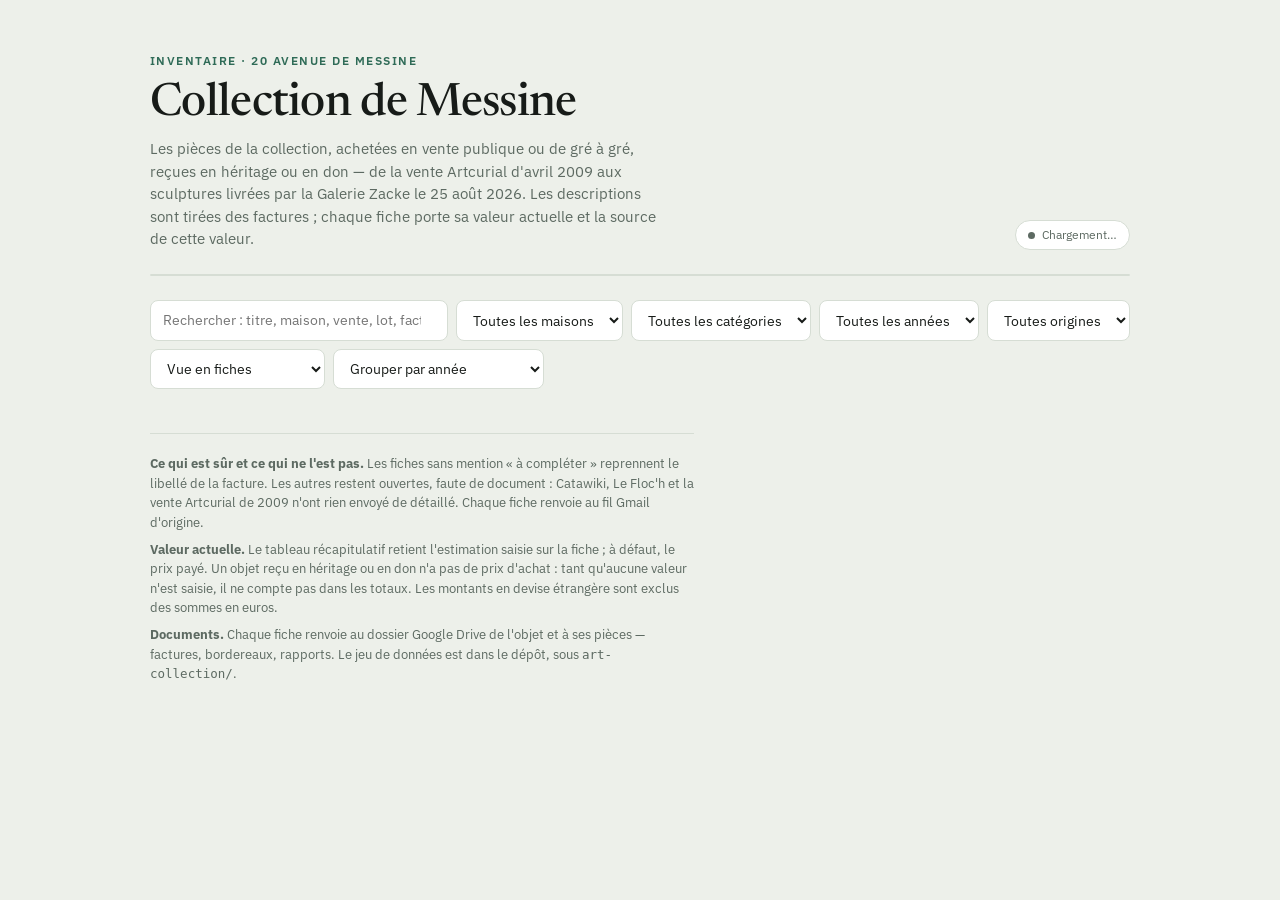
==== commit a3b96eae: "Ajout de l'Aston Martin V8 Volante 1986 a l'inventaire Nouvel objet 2024-autonautic-amv8, achete 170" ====
--- a/art-collection/artifact-template.html
+++ b/art-collection/artifact-template.html
@@ -250,9 +250,9 @@
       <p class="eyebrow">Inventaire · 20 avenue de Messine</p>
       <h1>Collection de Messine</h1>
       <p class="standfirst">
-        Les pièces de la collection, achetées en vente publique, reçues en héritage ou en don —
-        de la vente Artcurial d'avril 2009 aux sculptures livrées par la Galerie Zacke le
-        25 août 2026. Les descriptions sont tirées mot pour mot des factures et bordereaux ;
+        Les pièces de la collection, achetées en vente publique ou de gré à gré, reçues en
+        héritage ou en don — de la vente Artcurial d'avril 2009 aux sculptures livrées par
+        la Galerie Zacke le 25 août 2026. Les descriptions sont tirées des factures ;
         chaque fiche porte sa valeur actuelle et la source de cette valeur.
       </p>
     </div>
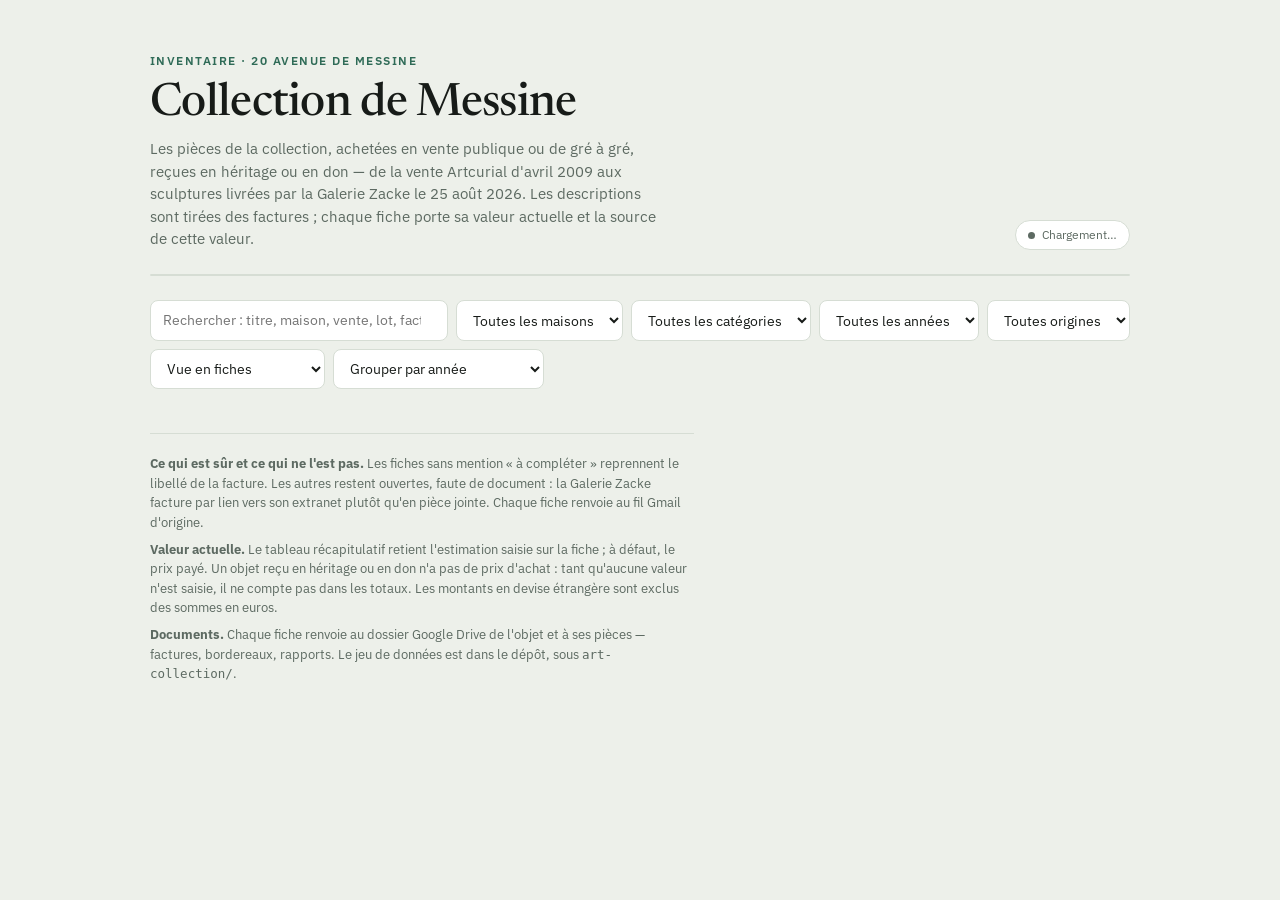
==== commit ec00fc23: "Retrait du lot Le Floc'h ; identification du lot 56 Artcurial 2009 Le lot de la vente Le Floc'h du 2" ====
--- a/art-collection/artifact-template.html
+++ b/art-collection/artifact-template.html
@@ -290,7 +290,7 @@
   <footer>
     <p><strong>Ce qui est sûr et ce qui ne l'est pas.</strong> Les fiches sans mention
     « à compléter » reprennent le libellé de la facture. Les autres restent ouvertes, faute de
-    document : Catawiki, Le Floc'h et la vente Artcurial de 2009 n'ont rien envoyé de détaillé.
+    document : la Galerie Zacke facture par lien vers son extranet plutôt qu'en pièce jointe.
     Chaque fiche renvoie au fil Gmail d'origine.</p>
     <p><strong>Valeur actuelle.</strong> Le tableau récapitulatif retient l'estimation saisie sur
     la fiche ; à défaut, le prix payé. Un objet reçu en héritage ou en don n'a pas de prix
